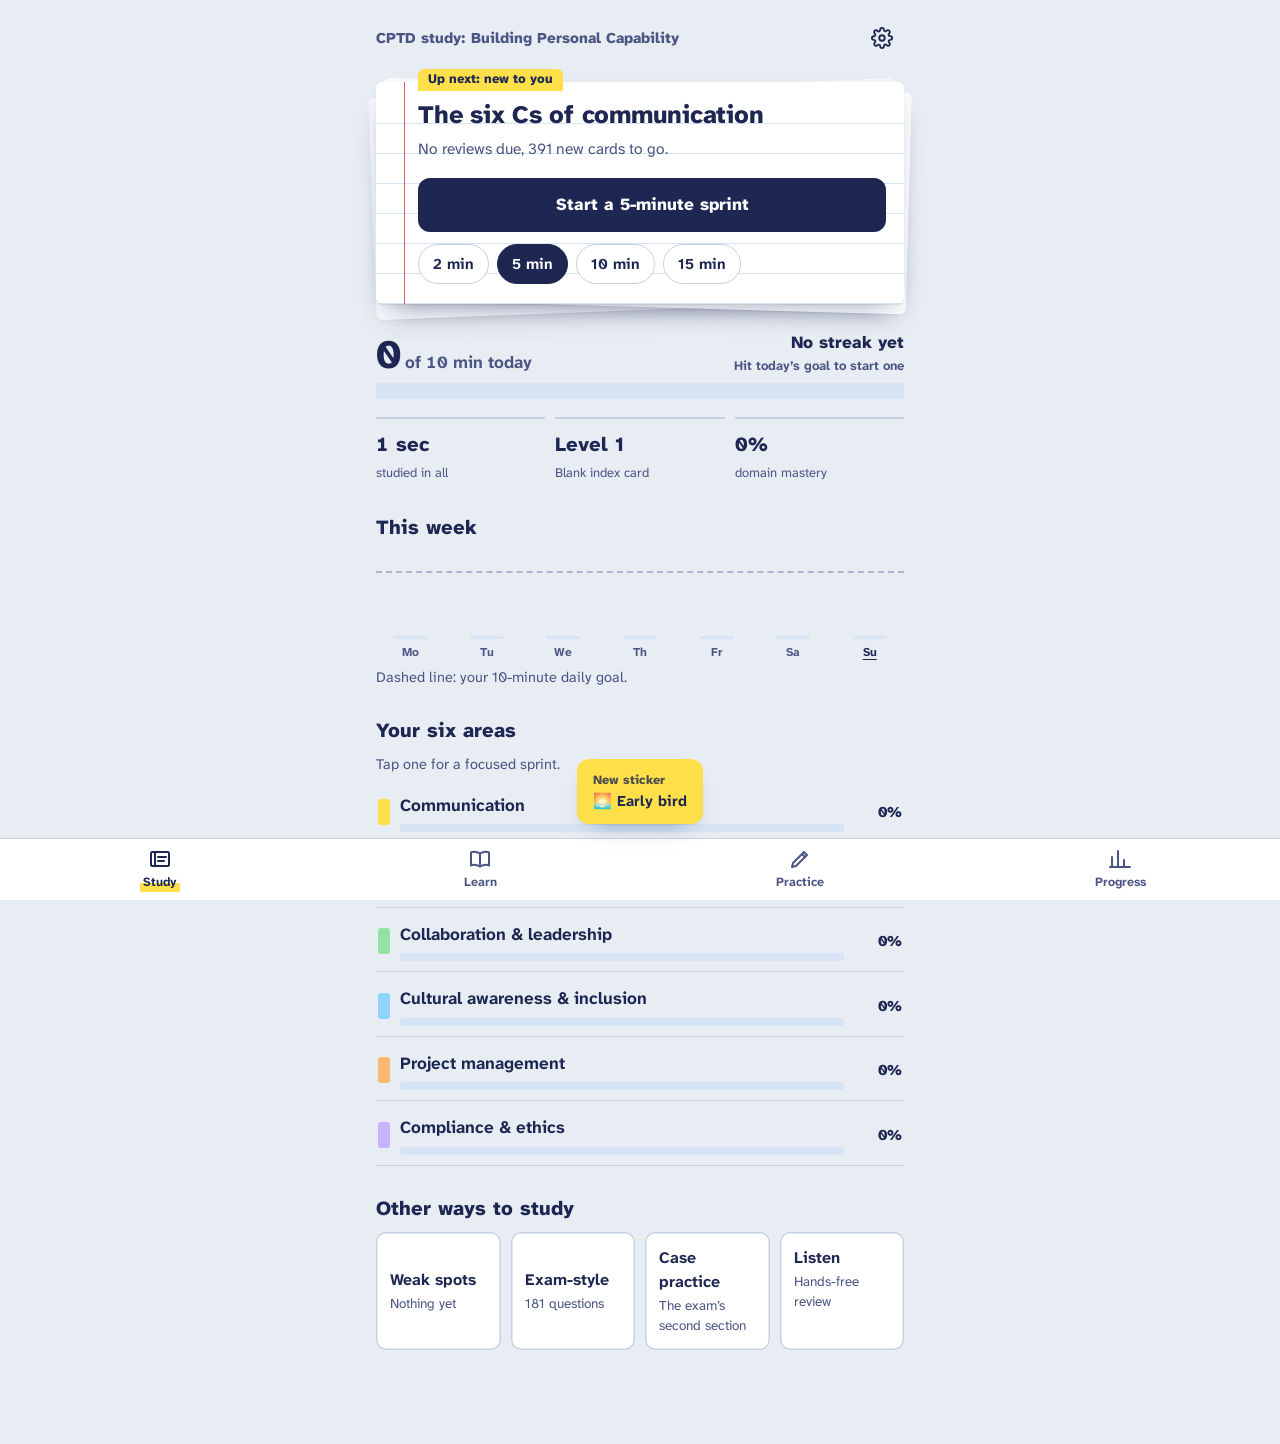
==== cptd/index.html @ a7472c3c "Add CPTD study app for Building Personal Capability Phone-first study sprints for Domain 1 of the CP" ====
<!DOCTYPE html>
<html lang="en">
<head>
<meta charset="utf-8">
<title>CPTD Study: Personal Capability</title>
<meta name="viewport" content="width=device-width, initial-scale=1, viewport-fit=cover">
<meta name="description" content="Short, game-like study sprints for the Building Personal Capability domain of the CPTD exam.">
<meta name="theme-color" content="#E8EDF4" media="(prefers-color-scheme: light)">
<meta name="theme-color" content="#0E1530" media="(prefers-color-scheme: dark)">
<meta name="apple-mobile-web-app-capable" content="yes">
<meta name="apple-mobile-web-app-title" content="CPTD">
<link rel="manifest" href="manifest.webmanifest">
<link rel="icon" type="image/png" href="icon-192.png">
<link rel="apple-touch-icon" href="apple-touch-icon.png">
<link rel="preload" href="fonts/atkinson-hyperlegible-next-latin-400-normal.woff2" as="font" type="font/woff2" crossorigin>
<link rel="preload" href="fonts/atkinson-hyperlegible-next-latin-800-normal.woff2" as="font" type="font/woff2" crossorigin>
<style>
  @font-face { font-family: 'Atkinson Next'; src: url(fonts/atkinson-hyperlegible-next-latin-400-normal.woff2) format('woff2'); font-weight: 400; font-style: normal; font-display: swap; }
  @font-face { font-family: 'Atkinson Next'; src: url(fonts/atkinson-hyperlegible-next-latin-400-italic.woff2) format('woff2'); font-weight: 400; font-style: italic; font-display: swap; }
  @font-face { font-family: 'Atkinson Next'; src: url(fonts/atkinson-hyperlegible-next-latin-700-normal.woff2) format('woff2'); font-weight: 700; font-style: normal; font-display: swap; }
  @font-face { font-family: 'Atkinson Next'; src: url(fonts/atkinson-hyperlegible-next-latin-800-normal.woff2) format('woff2'); font-weight: 800; font-style: normal; font-display: swap; }

  :root {
    color-scheme: light;
    --desk: #E8EDF4;
    --desk-2: #DCE3EE;
    --paper: #FFFFFF;
    --ink: #1D2752;
    --ink-2: #4B5584;
    --ink-3: #7F89AE;
    --rule: #D6E4F5;
    --margin: #E25C63;
    --line: #C6D0E3;
    --hl: #FFE04A;
    --hl-pink: #FF9CC2;
    --hl-green: #93E2A3;
    --hl-blue: #8FD3FF;
    --on-hl: #1D2752;
    --btn: #1D2752;
    --btn-ink: #FFFFFF;
    --shadow: 0 1px 1px rgba(29, 39, 82, .08), 0 12px 26px -16px rgba(29, 39, 82, .5);
    --font: 'Atkinson Next', 'Atkinson Hyperlegible', system-ui, -apple-system, 'Segoe UI', Roboto, sans-serif;
    --nav-h: 62px;
  }
  @media (prefers-color-scheme: dark) {
    :root:not([data-theme="light"]) {
      color-scheme: dark;
      --desk: #0E1530; --desk-2: #141D3D; --paper: #19223F; --ink: #E8ECF8; --ink-2: #AEB7DA; --ink-3: #7783B0;
      --rule: #243159; --margin: #F07C82; --line: #2E3C6C; --btn: #FFE04A; --btn-ink: #141936;
      --shadow: 0 1px 1px rgba(0, 0, 0, .3), 0 14px 28px -16px rgba(0, 0, 0, .9);
    }
  }
  :root[data-theme="dark"] {
    color-scheme: dark;
    --desk: #0E1530; --desk-2: #141D3D; --paper: #19223F; --ink: #E8ECF8; --ink-2: #AEB7DA; --ink-3: #7783B0;
    --rule: #243159; --margin: #F07C82; --line: #2E3C6C; --btn: #FFE04A; --btn-ink: #141936;
    --shadow: 0 1px 1px rgba(0, 0, 0, .3), 0 14px 28px -16px rgba(0, 0, 0, .9);
  }

  * { box-sizing: border-box; -webkit-tap-highlight-color: transparent; }
  html { background: var(--desk); }
  body {
    margin: 0; min-height: 100vh; min-height: 100dvh;
    background: var(--desk); color: var(--ink);
    font-family: var(--font); font-size: 17px; line-height: 1.5;
    -webkit-text-size-adjust: 100%; text-size-adjust: 100%;
    padding-bottom: calc(var(--nav-h) + env(safe-area-inset-bottom));
  }
  body.focus-mode { padding-bottom: env(safe-area-inset-bottom); }
  #app { max-width: 560px; margin: 0 auto; padding: max(16px, env(safe-area-inset-top)) 16px 32px; }
  button, input, select { font: inherit; color: inherit; }
  button { cursor: pointer; }
  :focus-visible { outline: 3px solid var(--hl-blue); outline-offset: 2px; border-radius: 6px; }
  h1, h2, h3 { margin: 0; line-height: 1.2; }
  h1 { font-size: 27px; font-weight: 800; letter-spacing: -.01em; }
  h2 { font-size: 20px; font-weight: 800; }
  h3 { font-size: 17px; font-weight: 700; }
  p { margin: 0 0 .55em; }
  a { color: inherit; }
  .muted { color: var(--ink-2); }
  .faint { color: var(--ink-3); }
  .small { font-size: 14.5px; line-height: 1.45; }
  .num { font-variant-numeric: tabular-nums; }
  .row { display: flex; align-items: center; gap: 10px; }
  .spread { display: flex; align-items: baseline; justify-content: space-between; gap: 12px; }
  .stack > * + * { margin-top: 12px; }
  .section { margin-top: 30px; }
  .section > h2 { margin-bottom: 12px; }
  .visually-hidden { position: absolute !important; width: 1px; height: 1px; overflow: hidden; clip: rect(0 0 0 0); white-space: nowrap; }

  /* ---------- buttons ---------- */
  .btn {
    display: flex; align-items: center; justify-content: center; gap: 8px; width: 100%;
    min-height: 54px; padding: 10px 20px; border: 0; border-radius: 12px;
    background: var(--btn); color: var(--btn-ink); font-weight: 800; font-size: 17px; text-decoration: none; text-align: center;
    transition: transform .08s ease;
  }
  .btn:active { transform: translateY(1px); }
  .btn[disabled] { opacity: .45; cursor: default; }
  .btn.ghost { background: transparent; color: var(--ink); box-shadow: inset 0 0 0 1.5px var(--line); }
  .btn.small { min-height: 44px; font-size: 15.5px; border-radius: 10px; }
  .btn-row { display: grid; grid-template-columns: 1fr 1fr; gap: 10px; }
  .iconbtn {
    display: inline-grid; place-items: center; width: 44px; height: 44px; border: 0; border-radius: 10px;
    background: transparent; color: var(--ink); font-size: 20px; text-decoration: none;
  }
  .linkbtn { border: 0; background: none; padding: 6px 0; font-weight: 700; color: var(--ink-2); text-decoration: underline; text-underline-offset: 3px; }
  .chips { display: flex; flex-wrap: wrap; gap: 8px; }
  .chip {
    min-height: 40px; padding: 6px 14px; border-radius: 999px; border: 1.5px solid var(--line);
    background: var(--paper); font-weight: 700; font-size: 15px;
  }
  .chip[aria-pressed="true"] { background: var(--ink); color: var(--paper); border-color: var(--ink); }

  /* ---------- the index card ---------- */
  .card {
    --lh: 30px;
    position: relative; border-radius: 6px; padding: 18px 18px 20px 42px;
    background-color: var(--paper);
    background-image:
      linear-gradient(to right, transparent 28px, var(--margin) 28px, var(--margin) 29.5px, transparent 29.5px),
      repeating-linear-gradient(to bottom, transparent 0, transparent calc(var(--lh) - 1px), var(--rule) calc(var(--lh) - 1px), var(--rule) var(--lh));
    background-position: 0 0, 0 12px;
    box-shadow: var(--shadow);
  }
  .card.plain { background-image: linear-gradient(to right, transparent 28px, var(--margin) 28px, var(--margin) 29.5px, transparent 29.5px); }
  .card .tab {
    position: absolute; top: -13px; left: 42px; padding: 2px 10px 3px; border-radius: 6px 6px 0 0;
    background: var(--tab, var(--hl)); color: var(--on-hl); font-size: 13px; font-weight: 800; line-height: 1.3;
  }
  .card + .card { margin-top: 26px; }
  .stackcards { position: relative; margin-top: 22px; }
  .stackcards::before, .stackcards::after {
    content: ''; position: absolute; inset: 0; border-radius: 6px; background: var(--paper); box-shadow: var(--shadow);
  }
  .stackcards::before { transform: rotate(-2.2deg) translate(-4px, 6px); opacity: .55; }
  .stackcards::after { transform: rotate(1.6deg) translate(5px, 3px); opacity: .8; }
  .stackcards > .card { z-index: 1; }

  /* ---------- highlighter ---------- */
  .hl { background: linear-gradient(transparent 14%, var(--hl) 14%, var(--hl) 90%, transparent 90%); color: var(--on-hl); padding: 0 .12em; border-radius: 2px 6px 3px 7px; box-decoration-break: clone; -webkit-box-decoration-break: clone; }
  .bar { height: 12px; border-radius: 3px; background: var(--rule); overflow: hidden; }
  .bar > i { display: block; height: 100%; width: 0; background: var(--hl); border-radius: 2px 9px 3px 10px / 3px 6px 2px 7px; transition: width .5s cubic-bezier(.2, .8, .2, 1); }
  .bar.green > i { background: var(--hl-green); }
  .bar.thin { height: 6px; }

  /* ---------- home ---------- */
  .topline { display: flex; align-items: center; justify-content: space-between; gap: 10px; min-height: 44px; }
  .brand { font-weight: 800; font-size: 15px; color: var(--ink-2); }
  .level-chip { display: inline-flex; align-items: center; gap: 6px; padding: 4px 10px; border-radius: 999px; background: var(--paper); box-shadow: inset 0 0 0 1.5px var(--line); font-size: 13.5px; font-weight: 800; text-decoration: none; }
  .hero h1 { font-size: 25px; line-height: var(--lh); margin: 0 0 4px; }
  .hero .meta { line-height: var(--lh); color: var(--ink-2); font-size: 15.5px; margin: 0; }
  .hero .btn { margin-top: 14px; }
  .hero .chips { margin-top: 12px; }
  .today { display: grid; grid-template-columns: 1fr auto; gap: 8px 16px; align-items: end; margin-top: 26px; }
  .today .big { font-size: 40px; font-weight: 800; line-height: 1; letter-spacing: -.02em; }
  .today .big small { font-size: 17px; font-weight: 700; color: var(--ink-2); letter-spacing: 0; }
  .today .bar { grid-column: 1 / -1; height: 16px; }
  .streak { text-align: right; font-weight: 800; }
  .streak .flame { font-size: 26px; line-height: 1; }
  .streak small { display: block; font-size: 13px; font-weight: 700; color: var(--ink-2); }
  .totals { display: grid; grid-template-columns: repeat(3, 1fr); gap: 10px; margin-top: 18px; }
  .totals div { padding: 10px 0 0; border-top: 2px solid var(--line); }
  .totals b { display: block; font-size: 20px; font-weight: 800; }
  .totals span { font-size: 13px; color: var(--ink-2); }
  .week { display: grid; grid-template-columns: repeat(7, minmax(0, 1fr)); gap: 8px; align-items: end; height: 110px; position: relative; padding-top: 6px; }
  .week .goal { position: absolute; left: 0; right: 0; border-top: 2px dashed var(--ink-3); opacity: .55; }
  .week .col { display: flex; flex-direction: column; align-items: center; justify-content: flex-end; height: 100%; gap: 4px; }
  .week .col i { display: block; width: 100%; max-width: 34px; min-height: 3px; background: var(--rule); border-radius: 3px 8px 2px 6px; }
  .week .col.met i { background: var(--hl); }
  .week .col span { font-size: 12px; color: var(--ink-2); font-weight: 700; }
  .week .col.today span { color: var(--ink); text-decoration: underline; text-underline-offset: 3px; }
  .arealist { display: grid; gap: 4px; }
  .arearow { display: grid; grid-template-columns: 12px 1fr auto; gap: 10px; align-items: center; width: 100%; padding: 10px 2px; border: 0; border-bottom: 1px solid var(--line); background: none; text-align: left; }
  .arearow .dot { width: 12px; height: 26px; border-radius: 3px; background: var(--tab); }
  .arearow .name { font-weight: 700; }
  .arearow .bar { margin-top: 6px; height: 8px; }
  .arearow .pct { font-weight: 800; font-size: 15px; min-width: 3.2em; text-align: right; }
  .quick { display: grid; grid-template-columns: 1fr 1fr; gap: 10px; }
  .tile {
    display: block; padding: 14px; border-radius: 10px; border: 0; text-align: left; text-decoration: none;
    background: var(--paper); box-shadow: inset 0 0 0 1.5px var(--line); min-height: 86px;
  }
  .tile b { display: block; font-size: 16px; }
  .tile span { display: block; font-size: 13.5px; color: var(--ink-2); margin-top: 2px; }

  /* ---------- runner ---------- */
  .runbar { display: grid; grid-template-columns: 44px 1fr auto; gap: 10px; align-items: center; margin-bottom: 26px; }
  .runbar .timer { display: grid; gap: 4px; }
  .runbar .timer span { font-size: 13px; font-weight: 800; color: var(--ink-2); }
  .runbar .xp { font-weight: 800; font-size: 15px; padding: 2px 8px; border-radius: 4px; }
  .runbar .combo { font-size: 13px; font-weight: 800; color: var(--ink-2); text-align: right; }
  .qcard .ctx { font-size: 14px; font-weight: 700; color: var(--ink-2); line-height: var(--lh); margin: 0; }
  .qcard .prompt { font-size: 19px; font-weight: 700; line-height: var(--lh); margin: 0; }
  .qcard .hint { font-size: 14.5px; color: var(--ink-2); line-height: var(--lh); margin: 0; }
  .qcard .hint b { color: var(--ink); }
  .opts { display: grid; gap: 10px; margin-top: 18px; }
  .opt {
    position: relative; overflow: hidden; display: block; width: 100%; min-height: 54px; padding: 13px 14px 13px 46px;
    border: 1.5px solid var(--line); border-radius: 10px; background: var(--paper); text-align: left; font-size: 16.5px; line-height: 1.4;
  }
  .opt::before {
    content: ''; position: absolute; left: 8px; right: 6px; top: 7px; bottom: 7px; z-index: 0;
    background: var(--hl); border-radius: 3px 12px 4px 14px / 9px 4px 11px 3px;
    transform: scaleX(0); transform-origin: left center; transition: transform .42s cubic-bezier(.25, .8, .25, 1);
  }
  .opt::after {
    content: ''; position: absolute; left: 14px; top: 50%; width: 20px; height: 20px; margin-top: -10px; z-index: 1;
    border: 2px solid var(--ink-3); border-radius: 50%;
  }
  .opt.multi::after { border-radius: 5px; }
  .opt[aria-pressed="true"] { border-color: var(--ink); box-shadow: inset 0 0 0 1px var(--ink); }
  .opt[aria-pressed="true"]::after { border-color: var(--ink); background: var(--ink); box-shadow: inset 0 0 0 3px var(--paper); }
  .opt > span { position: relative; z-index: 1; }
  .opt.ok::before { transform: scaleX(1); }
  .opt.bad::before { transform: scaleX(1); background: var(--hl-pink); }
  .opt.ok, .opt.bad { color: var(--on-hl); border-color: transparent; box-shadow: none; }
  .opt.ok::after, .opt.bad::after { border-color: var(--on-hl); background: transparent; box-shadow: none; }
  .opt.ok::after { content: '\2713'; display: grid; place-items: center; font-weight: 800; font-size: 14px; color: var(--on-hl); border: 0; }
  .opt.bad::after { content: '\2715'; display: grid; place-items: center; font-weight: 800; font-size: 13px; color: var(--on-hl); border: 0; }
  .opt.missed { border: 2px dashed #C9A400; }
  .opt.missed .tag { color: var(--ink-2); }
  .opt .tag { display: block; font-size: 12.5px; font-weight: 800; margin-top: 2px; }
  .opt[disabled] { cursor: default; }
  .opt.dim { opacity: .55; }
  .order-slots { display: grid; gap: 8px; margin-top: 16px; counter-reset: slot; }
  .slot {
    display: grid; grid-template-columns: 30px 1fr; align-items: center; gap: 8px; min-height: 50px; padding: 8px 12px;
    border-radius: 10px; border: 1.5px dashed var(--line); background: transparent; text-align: left; font-size: 16px; width: 100%;
  }
  .slot::before { counter-increment: slot; content: counter(slot); font-weight: 800; color: var(--ink-3); font-variant-numeric: tabular-nums; }
  .slot.filled { border-style: solid; border-color: var(--ink); background: var(--paper); }
  .slot.ok { background: var(--hl); color: var(--on-hl); border-color: transparent; }
  .slot.bad { background: var(--hl-pink); color: var(--on-hl); border-color: transparent; }
  .slot.ok::before, .slot.bad::before { color: var(--on-hl); }
  .pool { display: flex; flex-wrap: wrap; gap: 8px; margin-top: 14px; min-height: 10px; }
  .pool .chip { min-height: 46px; font-size: 15.5px; text-align: left; }
  .why { margin-top: 18px; padding: 14px 14px 14px 16px; border-left: 5px solid var(--hl); background: var(--paper); border-radius: 0 10px 10px 0; box-shadow: inset 0 0 0 1px var(--line); }
  .why.miss { border-left-color: var(--hl-pink); }
  .why h3 { margin-bottom: 4px; }
  .why .small + .small { margin-top: 6px; }
  .answer-actions { margin-top: 16px; display: grid; gap: 10px; }
  .preview ol, .preview ul, .model ol, .model ul { margin: 6px 0 0; padding-left: 22px; }
  .preview li, .model li { line-height: var(--lh); }
  .preview li b, .model li b { font-weight: 800; }
  .preview li .d { color: var(--ink-2); }
  .model li .d { color: var(--ink-2); font-size: 15.5px; }

  /* ---------- learn ---------- */
  .modellist { display: grid; gap: 2px; }
  .modelrow { display: grid; grid-template-columns: 1fr auto; gap: 4px 10px; align-items: center; padding: 12px 2px; border-bottom: 1px solid var(--line); text-decoration: none; }
  .modelrow b { font-weight: 700; }
  .modelrow .who { grid-column: 1 / -1; font-size: 13.5px; color: var(--ink-2); }
  .seen-dot { width: 10px; height: 10px; border-radius: 50%; background: var(--hl-green); }
  .unseen-dot { width: 10px; height: 10px; border-radius: 50%; box-shadow: inset 0 0 0 2px var(--line); }
  .badge-tag { display: inline-block; font-size: 12.5px; font-weight: 800; padding: 1px 8px; border-radius: 999px; box-shadow: inset 0 0 0 1.5px var(--line); color: var(--ink-2); white-space: nowrap; }
  .badge-tag.tdbok { box-shadow: none; background: var(--hl); color: var(--on-hl); }
  .model { padding-top: 22px; }
  .model .who { color: var(--ink-2); font-size: 15px; line-height: var(--lh); margin: 0; }
  .model h1 { line-height: var(--lh); }
  .model .tags { display: flex; flex-wrap: wrap; gap: 6px; line-height: var(--lh); align-items: center; }
  .model .items { margin-top: 6px; }
  .model .items li { line-height: 1.45; padding: 6px 0; }
  .callout { margin-top: 18px; padding: 12px 14px; border-radius: 10px; background: var(--desk); }
  .callout h3 { font-size: 15px; margin-bottom: 4px; }
  .callout.hook { background: linear-gradient(transparent 0, transparent 0), var(--desk); box-shadow: inset 4px 0 0 var(--hl); }
  .groups { display: grid; gap: 8px; margin-top: 8px; }
  .groups div { font-size: 15px; }
  .search { width: 100%; min-height: 48px; padding: 10px 14px; border-radius: 10px; border: 1.5px solid var(--line); background: var(--paper); font-size: 16px; }
  .filter-row { margin: 12px 0 4px; }
  .scroll-row { flex-wrap: nowrap; overflow-x: auto; scrollbar-width: none; margin-left: -16px; margin-right: -16px; padding: 2px 16px 6px; }
  .scroll-row::-webkit-scrollbar { display: none; }
  .scroll-row .chip { flex: none; }

  /* ---------- practice / lists ---------- */
  .list { display: grid; }
  .listrow { display: grid; grid-template-columns: 1fr auto; align-items: center; gap: 4px 12px; padding: 13px 2px; border: 0; border-bottom: 1px solid var(--line); background: none; text-align: left; width: 100%; text-decoration: none; }
  .listrow b { font-weight: 700; }
  .listrow .sub { grid-column: 1 / -1; font-size: 13.5px; color: var(--ink-2); }
  .listrow .right { font-weight: 800; font-size: 15px; }

  /* ---------- progress ---------- */
  .heat { display: grid; grid-template-columns: repeat(7, minmax(0, 1fr)); gap: 5px; align-items: center; }
  .heat i { display: block; width: 100%; aspect-ratio: 1; border-radius: 3px; background: var(--rule); }
  .heat b { text-align: center; }
  .heat i.l1 { background: color-mix(in srgb, var(--hl) 35%, var(--rule)); }
  .heat i.l2 { background: color-mix(in srgb, var(--hl) 70%, var(--rule)); }
  .heat i.l3 { background: var(--hl); }
  .heat i.future { background: transparent; box-shadow: inset 0 0 0 1px var(--line); }
  .heat i.today { outline: 2px solid var(--ink); outline-offset: 1px; }
  .stickers { display: grid; grid-template-columns: repeat(auto-fill, minmax(96px, 1fr)); gap: 12px; }
  .sticker { text-align: center; font-size: 12.5px; line-height: 1.3; }
  .sticker .face { display: grid; place-items: center; width: 62px; height: 62px; margin: 0 auto 6px; border-radius: 50%; font-size: 28px; background: var(--hl); box-shadow: var(--shadow); }
  .sticker.locked .face { background: var(--desk-2); filter: grayscale(1); opacity: .45; box-shadow: none; }
  .sticker.locked { color: var(--ink-3); }
  .sticker b { display: block; font-size: 13px; }
  .stmtrow { padding: 10px 0; border-bottom: 1px solid var(--line); }
  .stmtrow .spread b { font-size: 15px; }
  .stmtrow .small { margin: 2px 0 6px; }

  /* ---------- settings ---------- */
  .setting { padding: 14px 0; border-bottom: 1px solid var(--line); }
  .setting h3 { margin-bottom: 8px; }
  .toggle { display: flex; align-items: center; justify-content: space-between; gap: 12px; width: 100%; padding: 14px 0; border: 0; border-bottom: 1px solid var(--line); background: none; text-align: left; font-weight: 700; }
  .switch { position: relative; width: 50px; height: 30px; border-radius: 999px; background: var(--line); flex: none; transition: background .2s; }
  .switch::after { content: ''; position: absolute; top: 3px; left: 3px; width: 24px; height: 24px; border-radius: 50%; background: var(--paper); box-shadow: 0 1px 3px rgba(0,0,0,.3); transition: transform .2s; }
  .toggle[aria-checked="true"] .switch { background: var(--ink); }
  .toggle[aria-checked="true"] .switch::after { transform: translateX(20px); }
  .facts { display: grid; gap: 12px; }
  .facts div b { display: block; }
  ol.tips { padding-left: 22px; }
  ol.tips li { margin-bottom: 8px; }

  /* ---------- case ---------- */
  .score { font-weight: 800; }
  .score .plus { color: inherit; }

  /* ---------- listen ---------- */
  .listen-now { min-height: 220px; }
  .listen-now .prompt { font-size: 21px; }
  .player { display: grid; grid-template-columns: 1fr 1.6fr 1fr; gap: 10px; margin-top: 16px; }

  /* ---------- nav, toast, overlays ---------- */
  #tabs {
    position: fixed; left: 0; right: 0; bottom: 0; z-index: 20;
    display: grid; grid-template-columns: repeat(4, 1fr); height: calc(var(--nav-h) + env(safe-area-inset-bottom));
    padding-bottom: env(safe-area-inset-bottom); background: var(--paper); border-top: 1px solid var(--line);
  }
  body.focus-mode #tabs { display: none; }
  #tabs a { display: grid; place-items: center; align-content: center; gap: 2px; text-decoration: none; color: var(--ink-2); font-size: 12.5px; font-weight: 700; }
  #tabs a svg { width: 24px; height: 24px; }
  #tabs a[aria-current="page"] { color: var(--ink); }
  #tabs a[aria-current="page"] span { background: linear-gradient(transparent 55%, var(--hl) 55%); padding: 0 3px; color: var(--ink); }
  #toast {
    position: fixed; left: 50%; bottom: calc(var(--nav-h) + env(safe-area-inset-bottom) + 14px); z-index: 40;
    transform: translate(-50%, 20px); opacity: 0; pointer-events: none; transition: transform .25s, opacity .25s;
    max-width: min(92vw, 420px); padding: 12px 16px; border-radius: 12px; background: var(--ink); color: var(--paper);
    font-weight: 700; font-size: 15px; box-shadow: var(--shadow);
  }
  body.focus-mode #toast { top: calc(env(safe-area-inset-top) + 12px); bottom: auto; transform: translate(-50%, -20px); }
  body.focus-mode #toast.show { transform: translate(-50%, 0); }
  #toast.show { transform: translate(-50%, 0); opacity: 1; }
  #toast.level { background: var(--hl); color: var(--on-hl); }
  #toast .stamp { display: block; font-size: 12.5px; font-weight: 800; opacity: .8; }
  #idle {
    position: fixed; left: 0; right: 0; top: 0; z-index: 50; padding: max(12px, env(safe-area-inset-top)) 16px 12px;
    background: var(--ink); color: var(--paper); text-align: center; font-weight: 700; font-size: 15px;
  }
  .empty { padding: 26px 0; color: var(--ink-2); }
  .back + .card, .back + h1 + .card { margin-top: 22px; }
  .back { display: inline-flex; align-items: center; gap: 4px; min-height: 44px; font-weight: 700; color: var(--ink-2); text-decoration: none; }

  @media (prefers-reduced-motion: reduce) {
    *, *::before, *::after { transition: none !important; animation: none !important; }
  }
  @media (min-width: 600px) {
    .quick { grid-template-columns: repeat(4, 1fr); }
  }
</style>
</head>
<body>
<div id="app"><p class="empty">Loading your study cards&hellip;</p></div>
<nav id="tabs" aria-label="Main">
  <a href="#/" data-tab="home"><svg viewBox="0 0 24 24" fill="none" stroke="currentColor" stroke-width="2" stroke-linecap="round" stroke-linejoin="round" aria-hidden="true"><rect x="3" y="5" width="18" height="14" rx="1.5"/><path d="M7 5v14"/><path d="M10 10h8M10 14h6"/></svg><span>Study</span></a>
  <a href="#/learn" data-tab="learn"><svg viewBox="0 0 24 24" fill="none" stroke="currentColor" stroke-width="2" stroke-linecap="round" stroke-linejoin="round" aria-hidden="true"><path d="M3 5.5C5.5 4.5 8.5 4.5 12 6.5c3.5-2 6.5-2 9-1v13c-2.5-1-5.5-1-9 1-3.5-2-6.5-2-9-1z"/><path d="M12 6.5v13"/></svg><span>Learn</span></a>
  <a href="#/practice" data-tab="practice"><svg viewBox="0 0 24 24" fill="none" stroke="currentColor" stroke-width="2" stroke-linecap="round" stroke-linejoin="round" aria-hidden="true"><path d="M4 20l4-1 11-11-3-3L5 16z"/><path d="M14 7l3 3"/></svg><span>Practice</span></a>
  <a href="#/progress" data-tab="progress"><svg viewBox="0 0 24 24" fill="none" stroke="currentColor" stroke-width="2" stroke-linecap="round" stroke-linejoin="round" aria-hidden="true"><path d="M4 20V10M10 20V4M16 20v-7M22 20H2"/></svg><span>Progress</span></a>
</nav>
<div id="toast" role="status" aria-live="polite"></div>
<div id="idle" hidden>Paused while you were away. Tap anywhere to keep the clock running.</div>
<script src="content.js"></script>
<script src="app.js"></script>
</body>
</html>
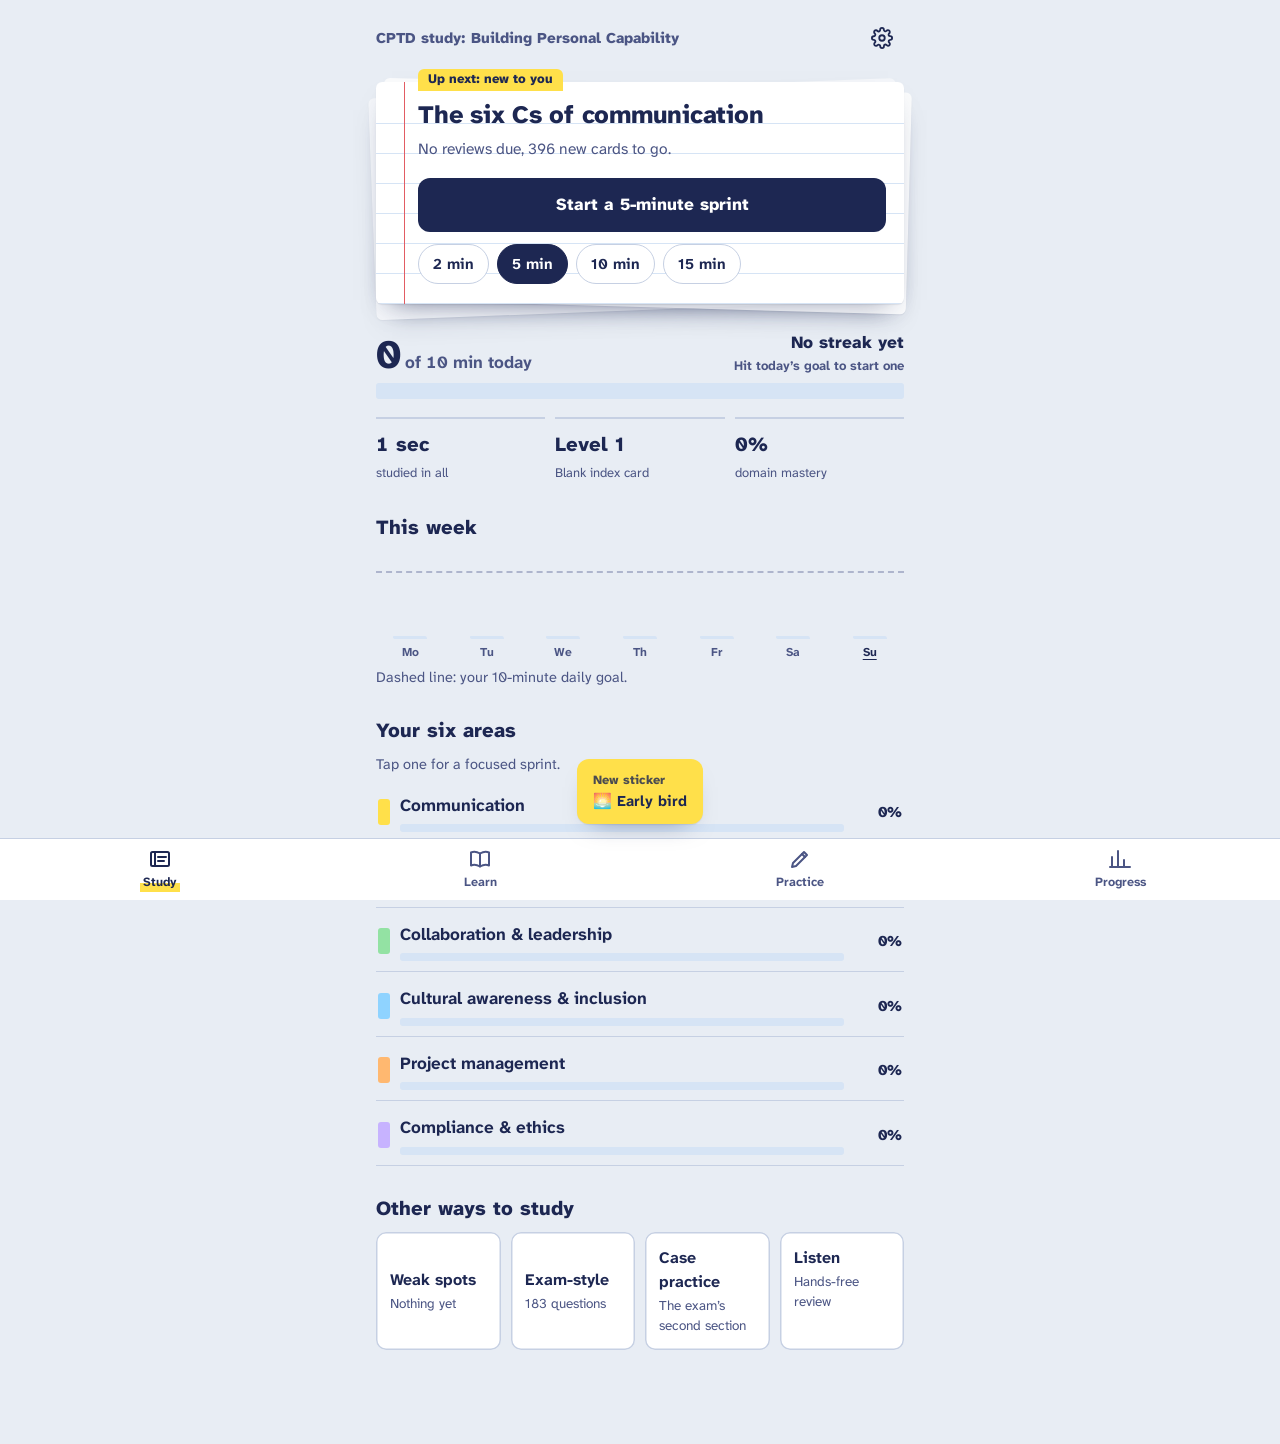
==== commit 0dcb4cd3: "CPTD study: always-visible next step, no repeat openers, safer decoys - Pin a bar to the bottom of t" ====
--- a/cptd/index.html
+++ b/cptd/index.html
@@ -67,6 +67,8 @@
     padding-bottom: calc(var(--nav-h) + env(safe-area-inset-bottom));
   }
   body.focus-mode { padding-bottom: env(safe-area-inset-bottom); }
+  body.has-actbar { padding-bottom: calc(150px + env(safe-area-inset-bottom)); }
+  html.has-actbar { scroll-padding-bottom: calc(150px + env(safe-area-inset-bottom)); }
   #app { max-width: 560px; margin: 0 auto; padding: max(16px, env(safe-area-inset-top)) 16px 32px; }
   button, input, select { font: inherit; color: inherit; }
   button { cursor: pointer; }
@@ -240,6 +242,19 @@
   .why h3 { margin-bottom: 4px; }
   .why .small + .small { margin-top: 6px; }
   .answer-actions { margin-top: 16px; display: grid; gap: 10px; }
+  .actbar {
+    position: fixed; left: 0; right: 0; bottom: 0; z-index: 30;
+    padding: 10px 16px calc(12px + env(safe-area-inset-bottom));
+    background: var(--paper); border-top: 1px solid var(--line);
+    box-shadow: 0 -10px 24px -18px rgba(0, 0, 0, .45);
+  }
+  .actbar-in { max-width: 528px; margin: 0 auto; }
+  .actbar-msg { margin: 0 0 8px; font-size: 15px; line-height: 1.35; color: var(--ink-2); }
+  .actbar-msg b { color: var(--ink); }
+  .actbar-msg .hl { font-weight: 800; }
+  .actbar-btns { display: grid; gap: 10px; }
+  .actbar-btns.two { grid-template-columns: minmax(0, 1fr) minmax(0, 2fr); }
+  .actbar .btn.ghost { font-size: 16px; }
   .preview ol, .preview ul, .model ol, .model ul { margin: 6px 0 0; padding-left: 22px; }
   .preview li, .model li { line-height: var(--lh); }
   .preview li b, .model li b { font-weight: 800; }
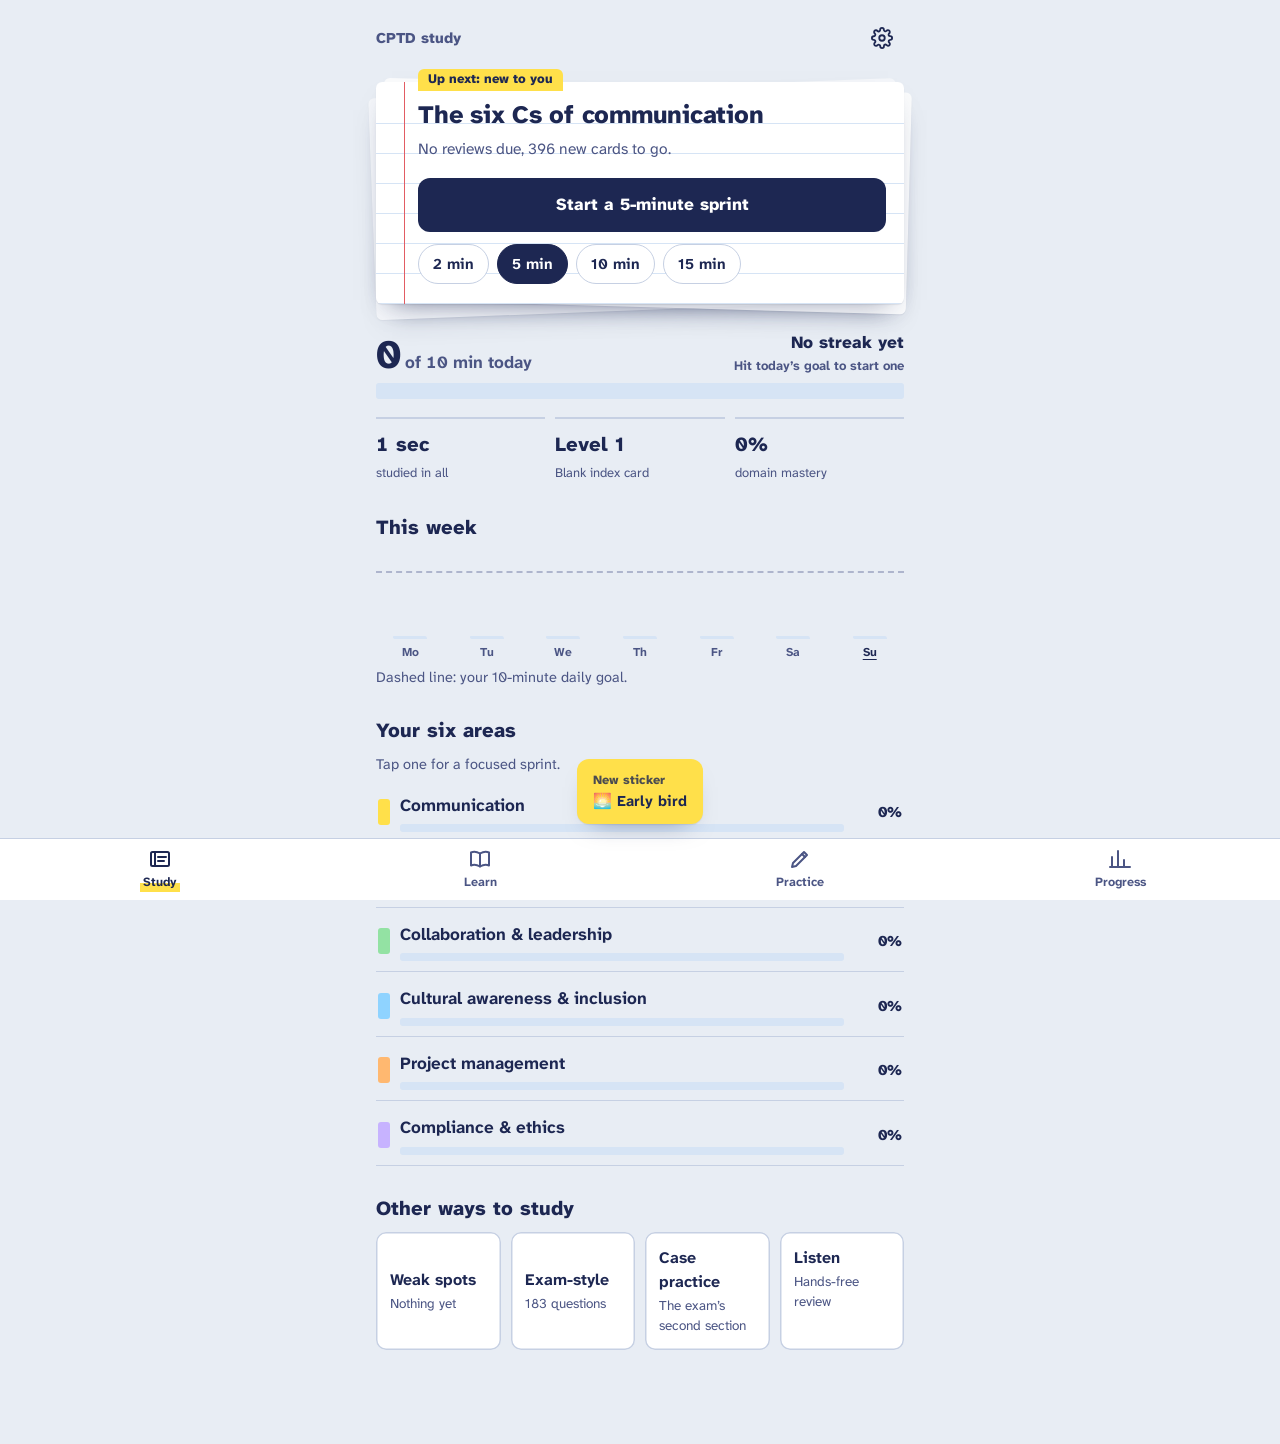
==== commit 343ada94: "CPTD step 1: multi-domain app support Content parts merge through content-merge.js (window.CPTD_PART" ====
--- a/cptd/index.html
+++ b/cptd/index.html
@@ -2,9 +2,9 @@
 <html lang="en">
 <head>
 <meta charset="utf-8">
-<title>CPTD Study: Personal Capability</title>
+<title>CPTD study</title>
 <meta name="viewport" content="width=device-width, initial-scale=1, viewport-fit=cover">
-<meta name="description" content="Short, game-like study sprints for the Building Personal Capability domain of the CPTD exam.">
+<meta name="description" content="Short, game-like study sprints for all three domains of the CPTD exam.">
 <meta name="theme-color" content="#E8EDF4" media="(prefers-color-scheme: light)">
 <meta name="theme-color" content="#0E1530" media="(prefers-color-scheme: dark)">
 <meta name="apple-mobile-web-app-capable" content="yes">
@@ -178,6 +178,15 @@
   .arearow .name { font-weight: 700; }
   .arearow .bar { margin-top: 6px; height: 8px; }
   .arearow .pct { font-weight: 800; font-size: 15px; min-width: 3.2em; text-align: right; }
+  /* domains: picker chips, per-domain rows, small headings between domains */
+  .dompick { margin-top: 10px; }
+  .dompick.filter-row { margin-bottom: 12px; }
+  .dompick .chip { min-height: 38px; padding: 5px 12px; font-size: 14.5px; }
+  .domlabel { margin: 14px 0 2px; font-size: 13px; font-weight: 800; letter-spacing: .02em; text-transform: uppercase; color: var(--ink-2); }
+  .domrow .dot { background: var(--rule); }
+  .domrow[aria-pressed="true"] .dot { background: var(--hl); }
+  .domrow .sub { display: block; margin-top: 4px; font-size: 13px; color: var(--ink-2); }
+  .about-doms { padding-left: 20px; display: grid; gap: 4px; }
   .quick { display: grid; grid-template-columns: 1fr 1fr; gap: 10px; }
   .tile {
     display: block; padding: 14px; border-radius: 10px; border: 0; text-align: left; text-decoration: none;
@@ -383,7 +392,15 @@
 </nav>
 <div id="toast" role="status" aria-live="polite"></div>
 <div id="idle" hidden>Paused while you were away. Tap anywhere to keep the clock running.</div>
+<!-- Content parts: Domain 1, then each domain's metadata and its area files. content-merge.js combines them. -->
 <script src="content.js"></script>
+<script src="content-d2.js"></script>
+<script src="content-d2-learn.js"></script>
+<script src="content-d2-design.js"></script>
+<script src="content-d2-techkm.js"></script>
+<script src="content-d2-people.js"></script>
+<script src="content-d2-eval.js"></script>
+<script src="content-merge.js"></script>
 <script src="app.js"></script>
 </body>
 </html>
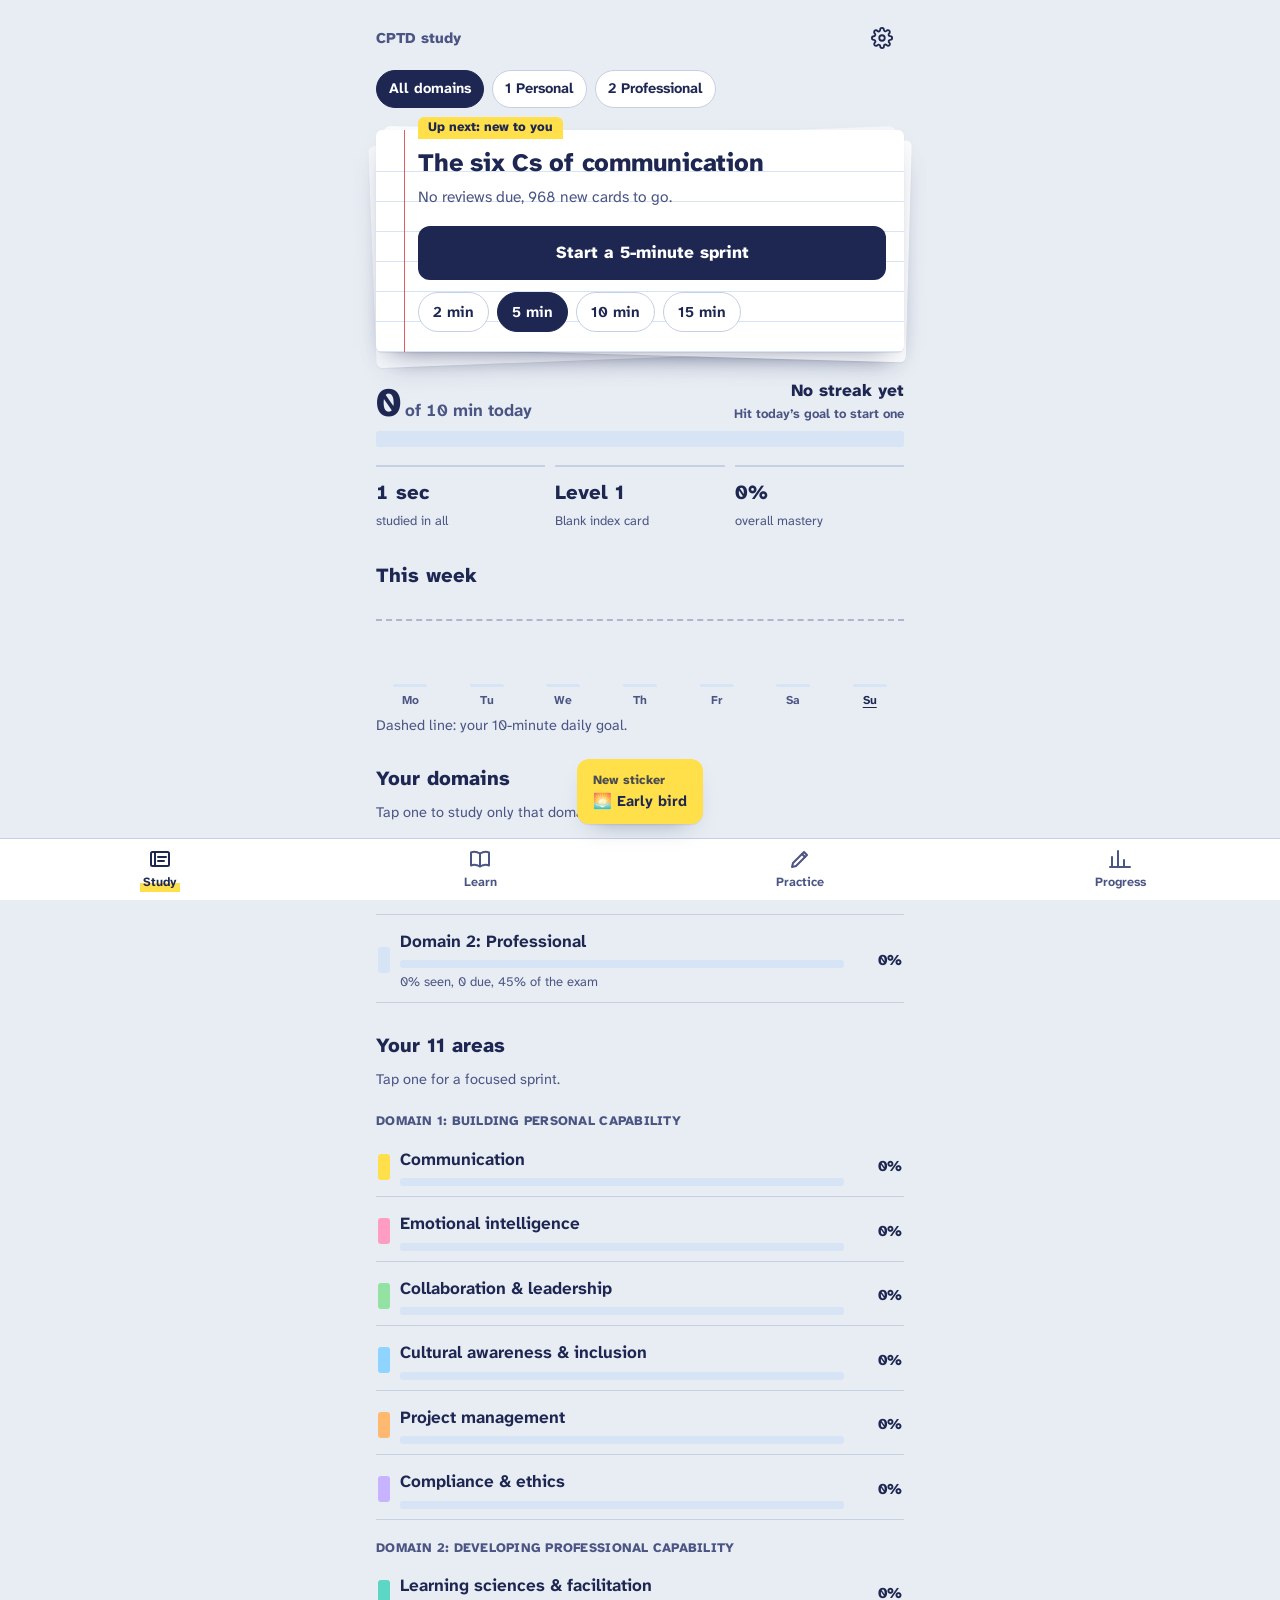
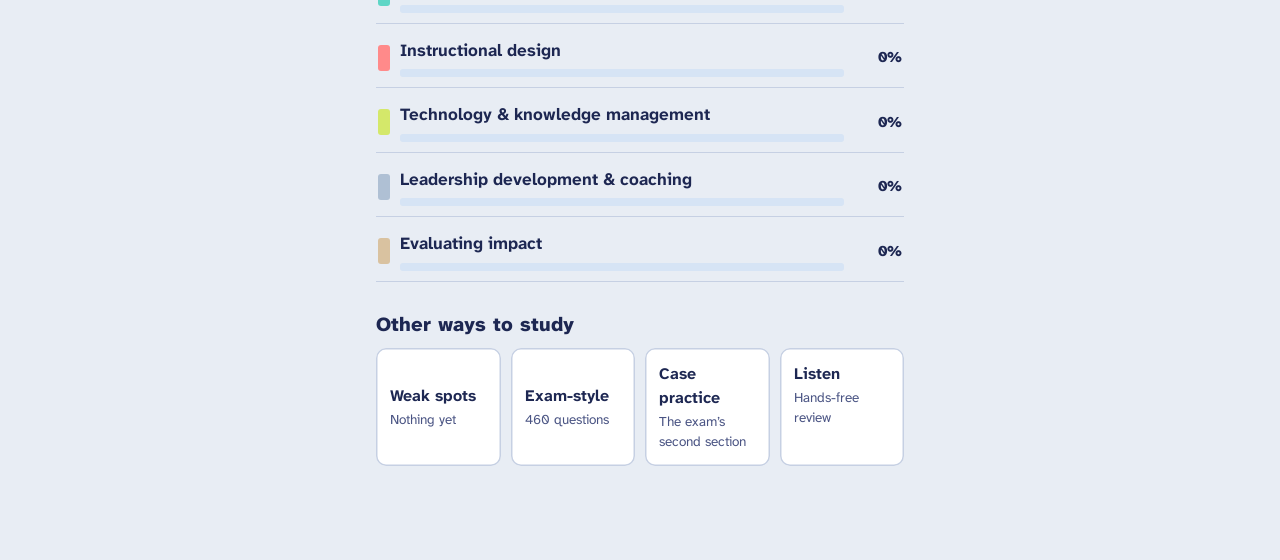
==== commit 5a87b712: "CPTD D3: content-d3.js metadata, 7 empty area stubs, index.html and sw.js (v5) Co-Authored-By: Claud" ====
--- a/cptd/index.html
+++ b/cptd/index.html
@@ -400,6 +400,14 @@
 <script src="content-d2-techkm.js"></script>
 <script src="content-d2-people.js"></script>
 <script src="content-d2-eval.js"></script>
+<script src="content-d3.js"></script>
+<script src="content-d3-biz.js"></script>
+<script src="content-d3-od.js"></script>
+<script src="content-d3-strategy.js"></script>
+<script src="content-d3-market.js"></script>
+<script src="content-d3-perf.js"></script>
+<script src="content-d3-data.js"></script>
+<script src="content-d3-change.js"></script>
 <script src="content-merge.js"></script>
 <script src="app.js"></script>
 </body>
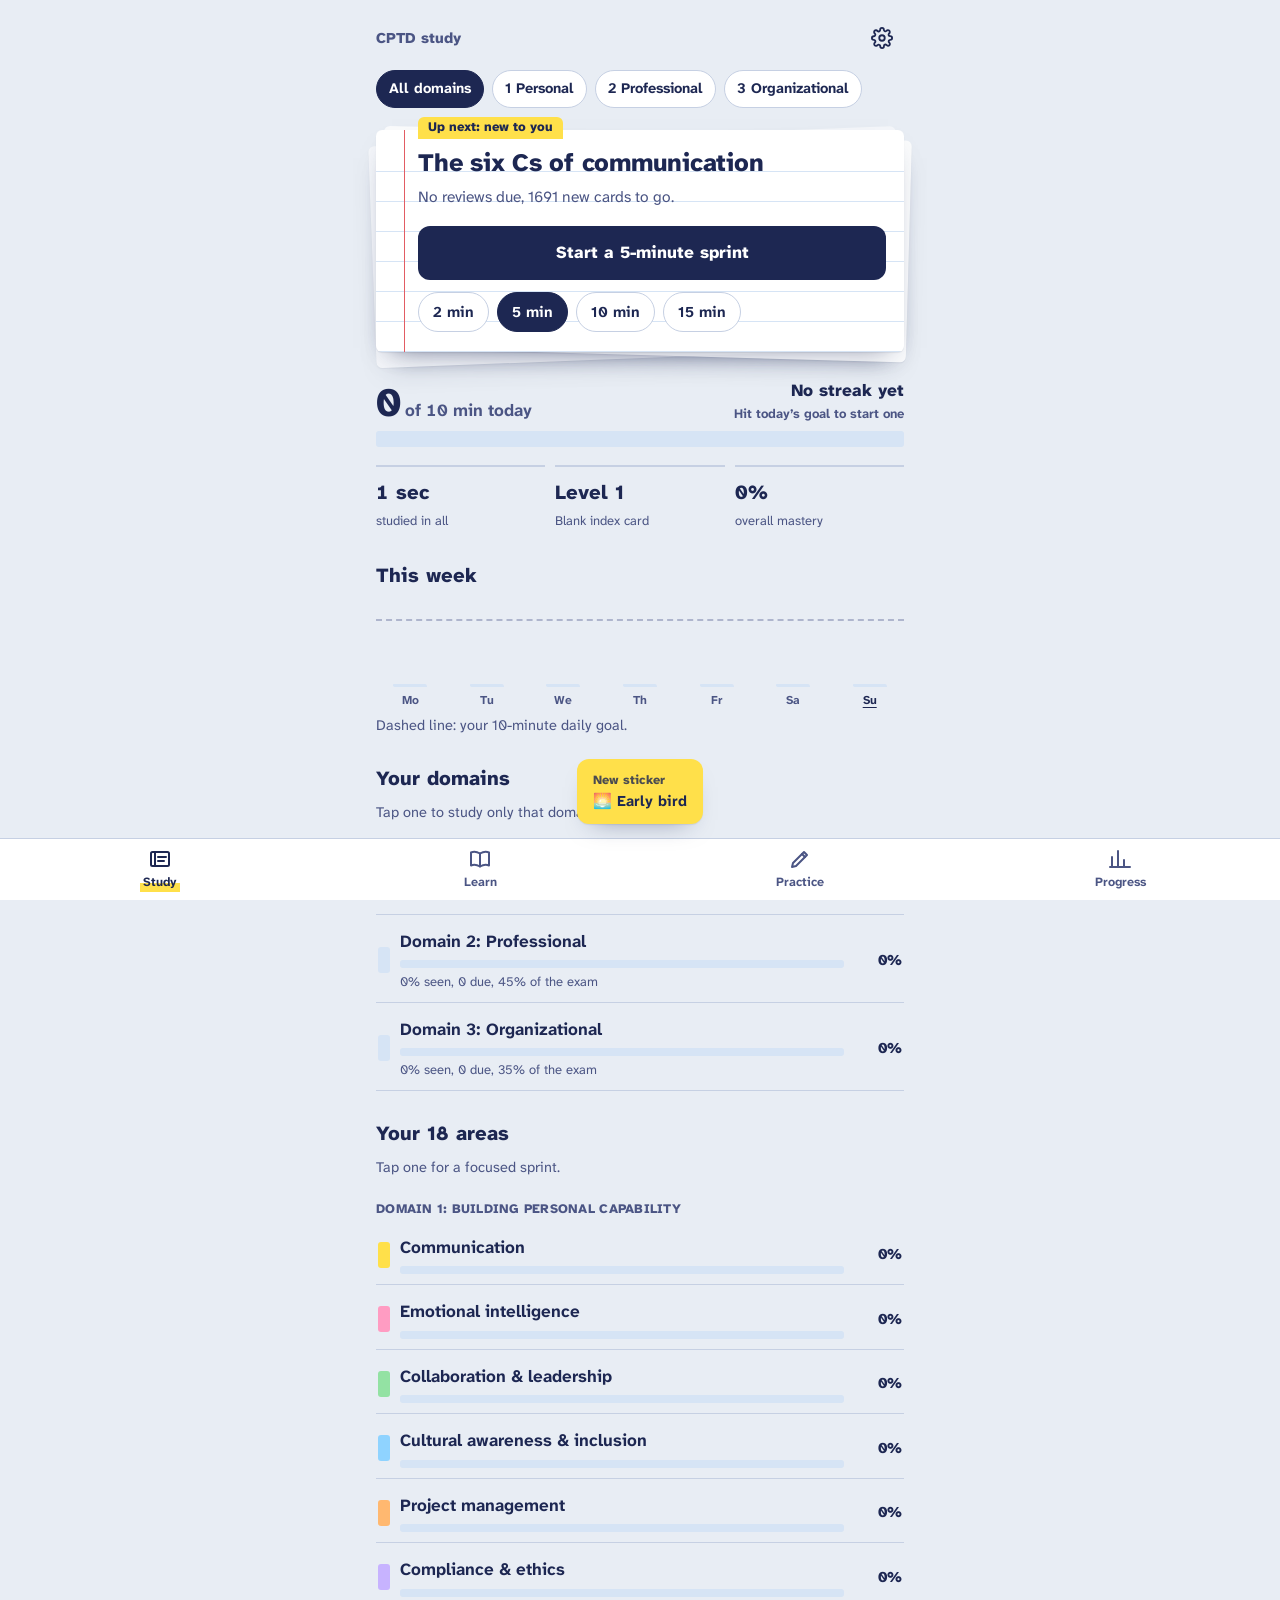
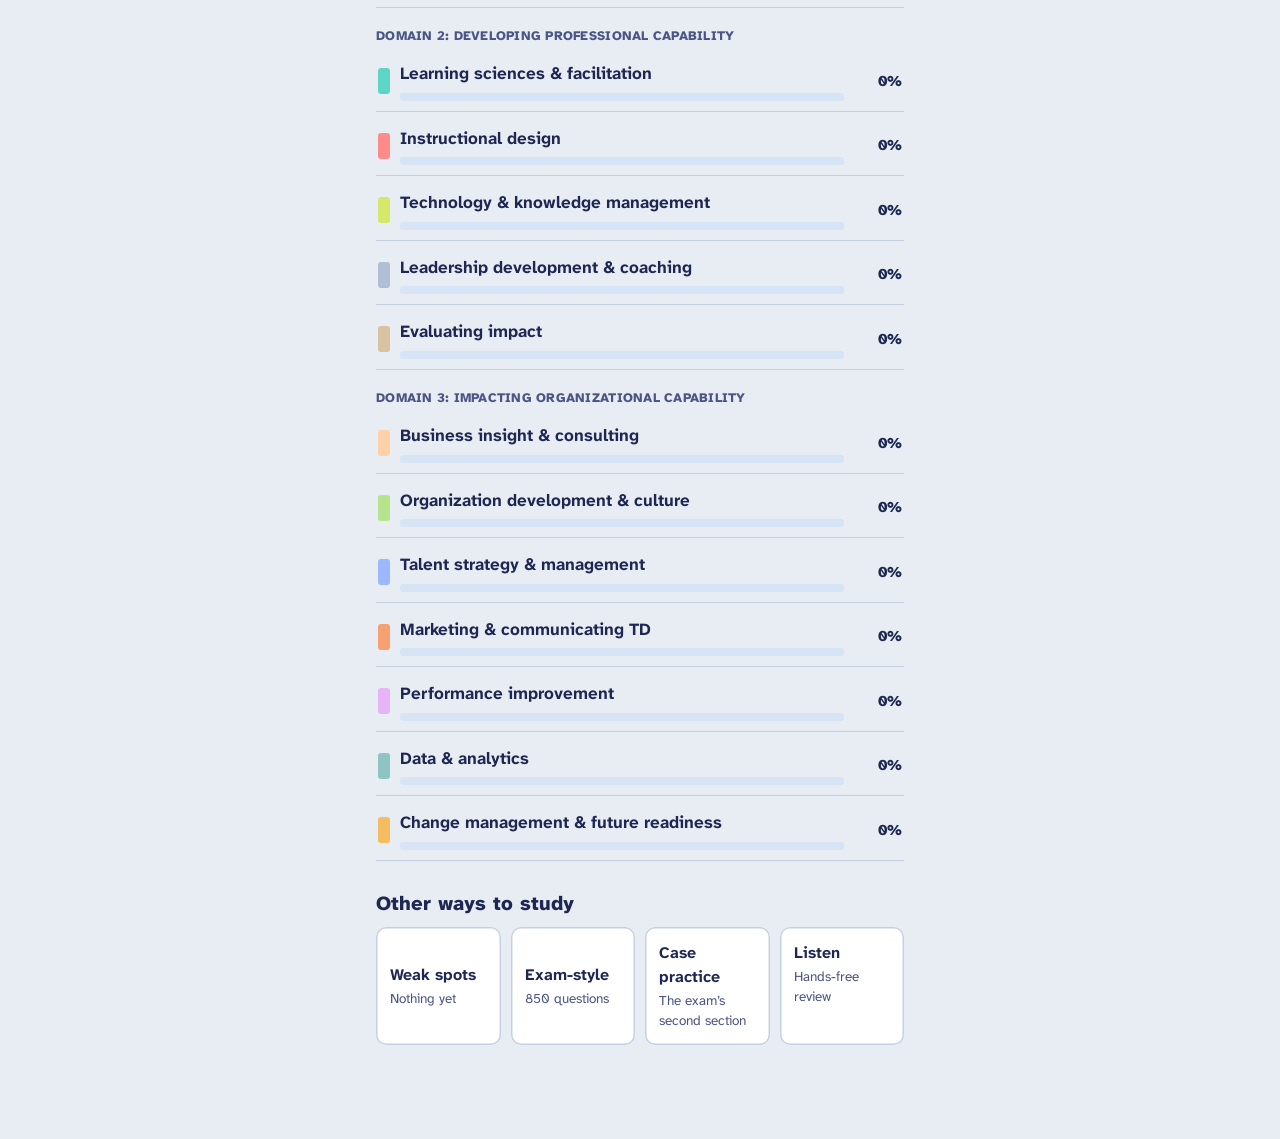
==== commit 627e8ac4: "Unlist the site: no root page, noindex on every app - .nojekyll stops Pages from rendering README.md" ====
--- a/cptd/index.html
+++ b/cptd/index.html
@@ -1,6 +1,7 @@
 <!DOCTYPE html>
 <html lang="en">
 <head>
+<meta name="robots" content="noindex, nofollow">
 <meta charset="utf-8">
 <title>CPTD study</title>
 <meta name="viewport" content="width=device-width, initial-scale=1, viewport-fit=cover">
